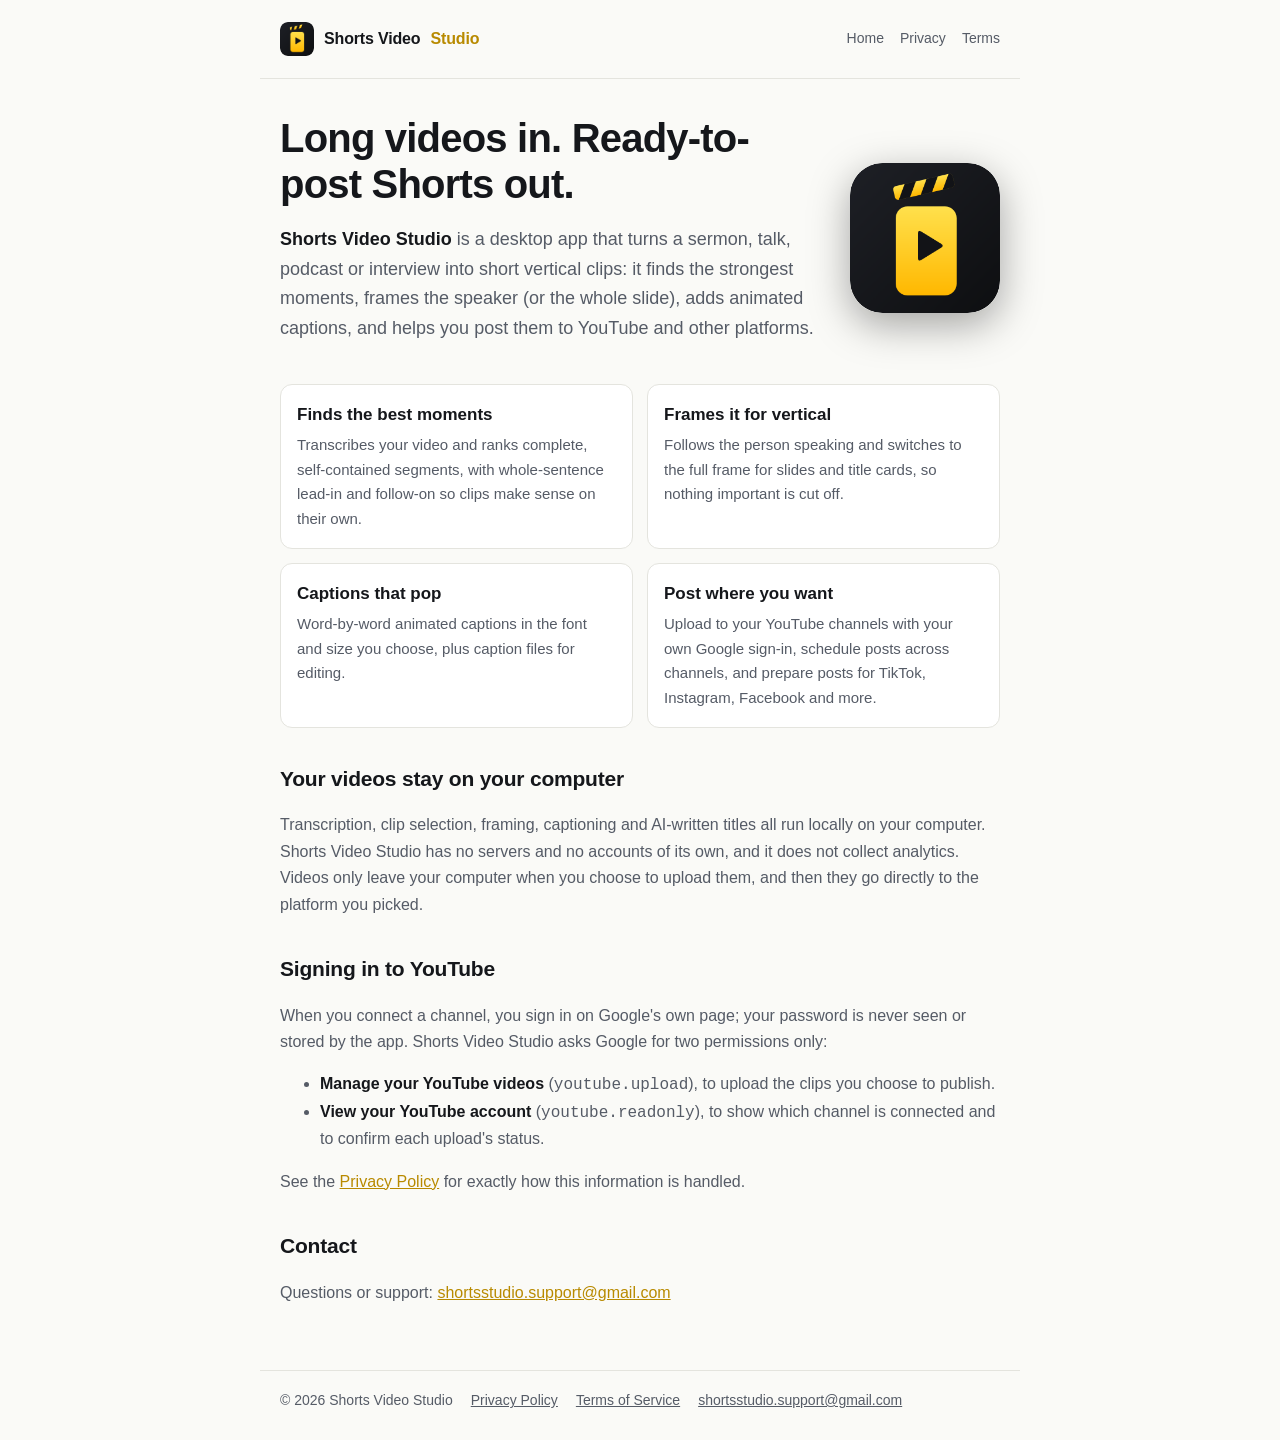
==== index.html @ 55047bda "Shorts Video Studio website" ====
<!doctype html>
<html lang="en">
<head>
<meta charset="utf-8">
<meta name="viewport" content="width=device-width, initial-scale=1">
<title>Shorts Video Studio</title>
<meta name="description" content="Turn long videos into captioned vertical Shorts on your own computer, and post them to your channels.">
<link rel="icon" href="assets/favicon.svg" type="image/svg+xml">
<link rel="apple-touch-icon" href="assets/icon-180.png">
<link rel="stylesheet" href="assets/site.css">
</head>
<body>
<header>
  <a class="brand" href="./"><img src="assets/icon-180.png" alt="">Shorts Video <b>Studio</b></a>
  <nav><a href="./">Home</a><a href="privacy.html">Privacy</a><a href="terms.html">Terms</a></nav>
</header>
<main>

<section class="hero">
  <div>
    <h1>Long videos in. Ready-to-post Shorts out.</h1>
    <p class="lede"><strong>Shorts Video Studio</strong> is a desktop app that turns a sermon, talk, podcast or interview into short vertical clips: it finds the strongest moments, frames the speaker (or the whole slide), adds animated captions, and helps you post them to YouTube and other platforms.</p>
  </div>
  <img src="assets/icon-512.png" alt="Shorts Video Studio app icon" width="150" height="150">
</section>

<div class="cards">
  <div class="card"><h3>Finds the best moments</h3><p>Transcribes your video and ranks complete, self-contained segments, with whole-sentence lead-in and follow-on so clips make sense on their own.</p></div>
  <div class="card"><h3>Frames it for vertical</h3><p>Follows the person speaking and switches to the full frame for slides and title cards, so nothing important is cut off.</p></div>
  <div class="card"><h3>Captions that pop</h3><p>Word-by-word animated captions in the font and size you choose, plus caption files for editing.</p></div>
  <div class="card"><h3>Post where you want</h3><p>Upload to your YouTube channels with your own Google sign-in, schedule posts across channels, and prepare posts for TikTok, Instagram, Facebook and more.</p></div>
</div>

<h2>Your videos stay on your computer</h2>
<p>Transcription, clip selection, framing, captioning and AI-written titles all run locally on your computer. Shorts Video Studio has no servers and no accounts of its own, and it does not collect analytics. Videos only leave your computer when you choose to upload them, and then they go directly to the platform you picked.</p>

<h2>Signing in to YouTube</h2>
<p>When you connect a channel, you sign in on Google's own page; your password is never seen or stored by the app. Shorts Video Studio asks Google for two permissions only:</p>
<ul>
  <li><strong>Manage your YouTube videos</strong> (<code>youtube.upload</code>), to upload the clips you choose to publish.</li>
  <li><strong>View your YouTube account</strong> (<code>youtube.readonly</code>), to show which channel is connected and to confirm each upload's status.</li>
</ul>
<p>See the <a href="privacy.html">Privacy Policy</a> for exactly how this information is handled.</p>

<h2>Contact</h2>
<p>Questions or support: <a href="mailto:shortsstudio.support@gmail.com">shortsstudio.support@gmail.com</a></p>
</main>
<footer>
  <span>© 2026 Shorts Video Studio</span>
  <a href="privacy.html">Privacy Policy</a>
  <a href="terms.html">Terms of Service</a>
  <a href="mailto:shortsstudio.support@gmail.com">shortsstudio.support@gmail.com</a>
</footer>
</body>
</html>
---- assets/site.css ----
:root{--bg:#0e0f11;--panel:#16181c;--line:#2a2e35;--text:#eceef1;--text-2:#a7adb7;--accent:#ffd60a;--max:760px}
@media (prefers-color-scheme: light){:root{--bg:#fafaf7;--panel:#fff;--line:#e4e4de;--text:#15171b;--text-2:#555b66;--accent:#b88a00}}
*{box-sizing:border-box}html{-webkit-text-size-adjust:100%}
body{margin:0;background:var(--bg);color:var(--text);font:16px/1.65 -apple-system,BlinkMacSystemFont,"Segoe UI",Inter,Roboto,Helvetica,Arial,sans-serif}
a{color:var(--accent)}a:hover{text-decoration:none}
header,main,footer{max-width:var(--max);margin:0 auto;padding:0 20px}
header{display:flex;align-items:center;justify-content:space-between;gap:16px;padding-top:22px;padding-bottom:22px;border-bottom:1px solid var(--line)}
.brand{display:flex;align-items:center;gap:10px;color:var(--text);text-decoration:none;font-weight:700;letter-spacing:-.01em}
.brand img{width:34px;height:34px;border-radius:8px}.brand b{color:var(--accent)}
nav{display:flex;gap:16px;font-size:14px}nav a{color:var(--text-2);text-decoration:none}nav a:hover{color:var(--text)}
main{padding-top:36px;padding-bottom:48px}
h1{font-size:clamp(28px,5vw,40px);line-height:1.15;letter-spacing:-.02em;margin:0 0 10px}
h2{font-size:21px;margin:34px 0 8px;letter-spacing:-.01em}h3{font-size:17px;margin:22px 0 6px}
p,li{color:var(--text-2)}strong{color:var(--text)}
.lede{font-size:18px;max-width:60ch}
.hero{display:grid;grid-template-columns:1fr auto;gap:28px;align-items:center}
.hero img{width:150px;height:150px;border-radius:32px;box-shadow:0 12px 40px rgba(0,0,0,.35)}
@media (max-width:600px){.hero{grid-template-columns:1fr}.hero img{width:96px;height:96px;border-radius:22px;order:-1}nav{gap:12px}}
.cards{display:grid;grid-template-columns:repeat(2,minmax(0,1fr));gap:14px;margin-top:22px}@media (max-width:600px){.cards{grid-template-columns:1fr}}
.card{background:var(--panel);border:1px solid var(--line);border-radius:12px;padding:16px}.card h3{margin:0 0 4px;color:var(--text)}.card p{margin:0;font-size:15px}
.note{background:var(--panel);border:1px solid var(--line);border-left:3px solid var(--accent);border-radius:8px;padding:12px 14px;margin:18px 0}
.meta{font-size:14px;color:var(--text-2)}
table{width:100%;border-collapse:collapse;font-size:15px;margin:10px 0}th,td{text-align:left;vertical-align:top;padding:8px 10px;border-bottom:1px solid var(--line)}th{color:var(--text)}td{color:var(--text-2)}
.tablewrap{overflow-x:auto}
footer{border-top:1px solid var(--line);padding-top:18px;padding-bottom:30px;font-size:14px;color:var(--text-2);display:flex;flex-wrap:wrap;gap:8px 18px}
footer a{color:var(--text-2)}
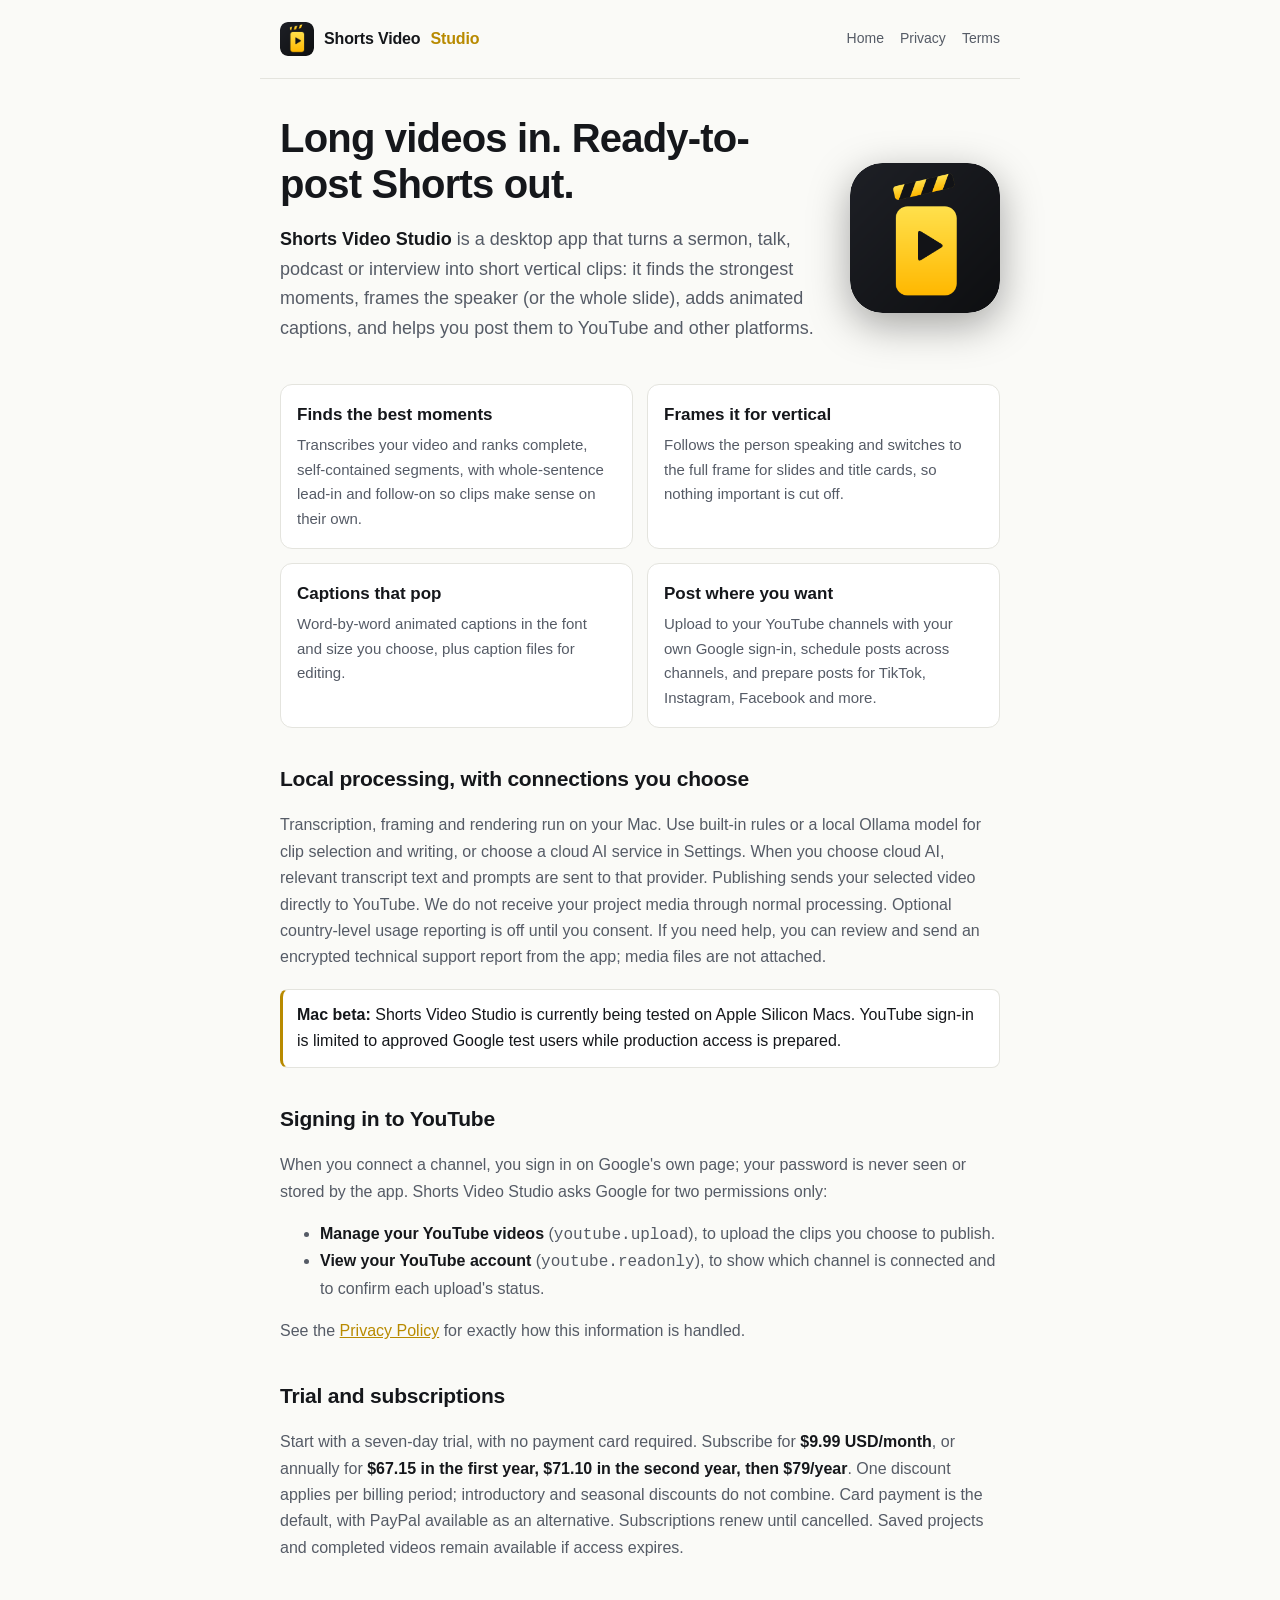
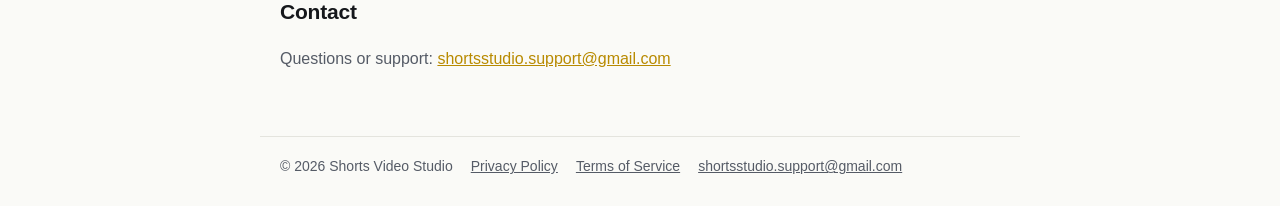
==== commit 26fe7129: "Sync SVS public pricing, privacy and update feed preparation" ====
--- a/index.html
+++ b/index.html
@@ -5,14 +5,15 @@
 <meta name="viewport" content="width=device-width, initial-scale=1">
 <title>Shorts Video Studio</title>
 <meta name="description" content="Turn long videos into captioned vertical Shorts on your own computer, and post them to your channels.">
+<link rel="canonical" href="https://svs.astrocave.org/">
 <link rel="icon" href="assets/favicon.svg" type="image/svg+xml">
 <link rel="apple-touch-icon" href="assets/icon-180.png">
 <link rel="stylesheet" href="assets/site.css">
 </head>
 <body>
 <header>
-  <a class="brand" href="./"><img src="assets/icon-180.png" alt="">Shorts Video <b>Studio</b></a>
-  <nav><a href="./">Home</a><a href="privacy.html">Privacy</a><a href="terms.html">Terms</a></nav>
+  <a class="brand" href="/"><img src="assets/icon-180.png" alt="">Shorts Video <b>Studio</b></a>
+  <nav><a href="/">Home</a><a href="/privacy">Privacy</a><a href="/terms">Terms</a></nav>
 </header>
 <main>
 
@@ -31,8 +32,10 @@
   <div class="card"><h3>Post where you want</h3><p>Upload to your YouTube channels with your own Google sign-in, schedule posts across channels, and prepare posts for TikTok, Instagram, Facebook and more.</p></div>
 </div>
 
-<h2>Your videos stay on your computer</h2>
-<p>Transcription, clip selection, framing, captioning and AI-written titles all run locally on your computer. Shorts Video Studio has no servers and no accounts of its own, and it does not collect analytics. Videos only leave your computer when you choose to upload them, and then they go directly to the platform you picked.</p>
+<h2>Local processing, with connections you choose</h2>
+<p>Transcription, framing and rendering run on your Mac. Use built-in rules or a local Ollama model for clip selection and writing, or choose a cloud AI service in Settings. When you choose cloud AI, relevant transcript text and prompts are sent to that provider. Publishing sends your selected video directly to YouTube. We do not receive your project media through normal processing. Optional country-level usage reporting is off until you consent. If you need help, you can review and send an encrypted technical support report from the app; media files are not attached.</p>
+
+<div class="note"><strong>Mac beta:</strong> Shorts Video Studio is currently being tested on Apple Silicon Macs. YouTube sign-in is limited to approved Google test users while production access is prepared.</div>
 
 <h2>Signing in to YouTube</h2>
 <p>When you connect a channel, you sign in on Google's own page; your password is never seen or stored by the app. Shorts Video Studio asks Google for two permissions only:</p>
@@ -40,15 +43,18 @@
   <li><strong>Manage your YouTube videos</strong> (<code>youtube.upload</code>), to upload the clips you choose to publish.</li>
   <li><strong>View your YouTube account</strong> (<code>youtube.readonly</code>), to show which channel is connected and to confirm each upload's status.</li>
 </ul>
-<p>See the <a href="privacy.html">Privacy Policy</a> for exactly how this information is handled.</p>
+<p>See the <a href="/privacy">Privacy Policy</a> for exactly how this information is handled.</p>
+
+<h2>Trial and subscriptions</h2>
+<p>Start with a seven-day trial, with no payment card required. Subscribe for <strong>$9.99 USD/month</strong>, or annually for <strong>$67.15 in the first year, $71.10 in the second year, then $79/year</strong>. One discount applies per billing period; introductory and seasonal discounts do not combine. Card payment is the default, with PayPal available as an alternative. Subscriptions renew until cancelled. Saved projects and completed videos remain available if access expires.</p>
 
 <h2>Contact</h2>
 <p>Questions or support: <a href="mailto:shortsstudio.support@gmail.com">shortsstudio.support@gmail.com</a></p>
 </main>
 <footer>
   <span>© 2026 Shorts Video Studio</span>
-  <a href="privacy.html">Privacy Policy</a>
-  <a href="terms.html">Terms of Service</a>
+  <a href="/privacy">Privacy Policy</a>
+  <a href="/terms">Terms of Service</a>
   <a href="mailto:shortsstudio.support@gmail.com">shortsstudio.support@gmail.com</a>
 </footer>
 </body>
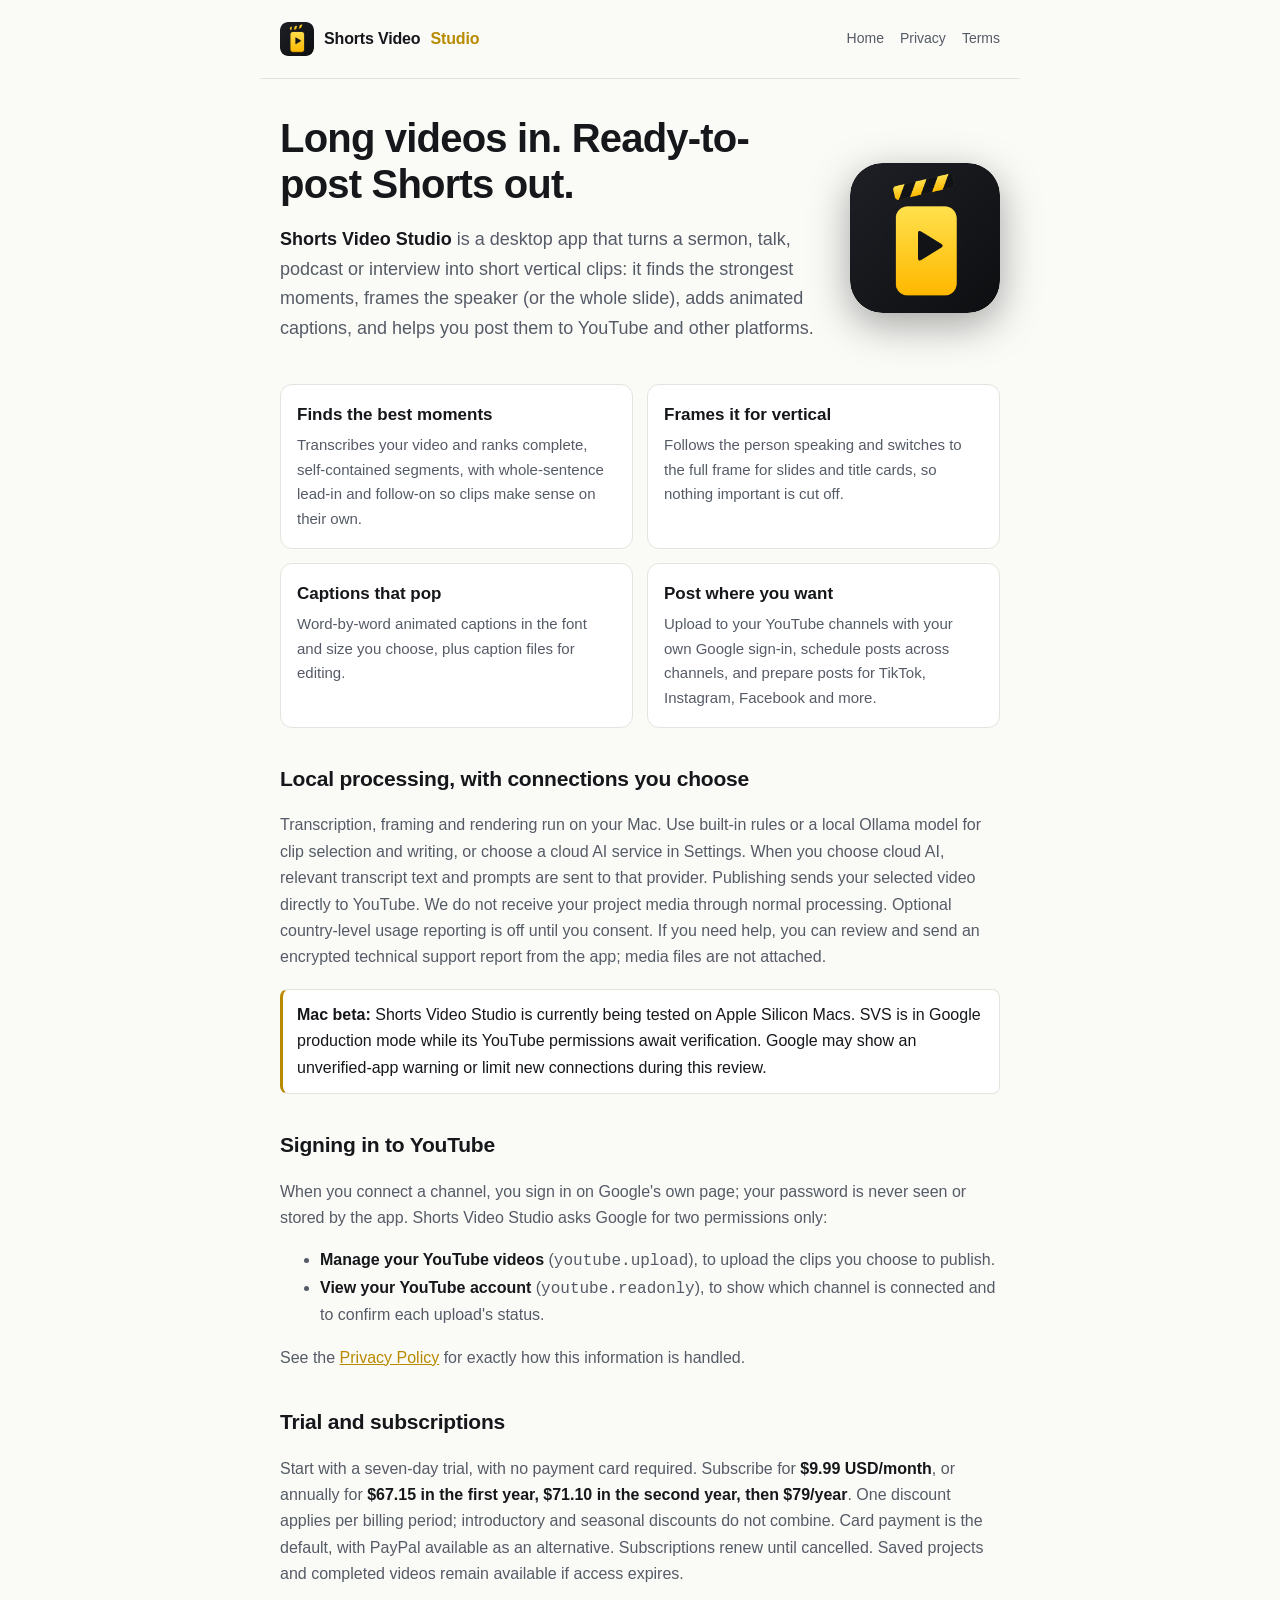
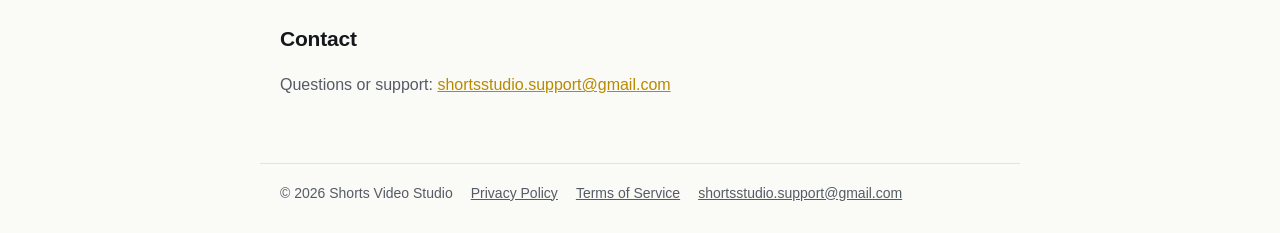
==== commit 17a8bf04: "Reflect Google production mode with scope verification pending" ====
--- a/index.html
+++ b/index.html
@@ -35,7 +35,7 @@
 <h2>Local processing, with connections you choose</h2>
 <p>Transcription, framing and rendering run on your Mac. Use built-in rules or a local Ollama model for clip selection and writing, or choose a cloud AI service in Settings. When you choose cloud AI, relevant transcript text and prompts are sent to that provider. Publishing sends your selected video directly to YouTube. We do not receive your project media through normal processing. Optional country-level usage reporting is off until you consent. If you need help, you can review and send an encrypted technical support report from the app; media files are not attached.</p>
 
-<div class="note"><strong>Mac beta:</strong> Shorts Video Studio is currently being tested on Apple Silicon Macs. YouTube sign-in is limited to approved Google test users while production access is prepared.</div>
+<div class="note"><strong>Mac beta:</strong> Shorts Video Studio is currently being tested on Apple Silicon Macs. SVS is in Google production mode while its YouTube permissions await verification. Google may show an unverified-app warning or limit new connections during this review.</div>
 
 <h2>Signing in to YouTube</h2>
 <p>When you connect a channel, you sign in on Google's own page; your password is never seen or stored by the app. Shorts Video Studio asks Google for two permissions only:</p>
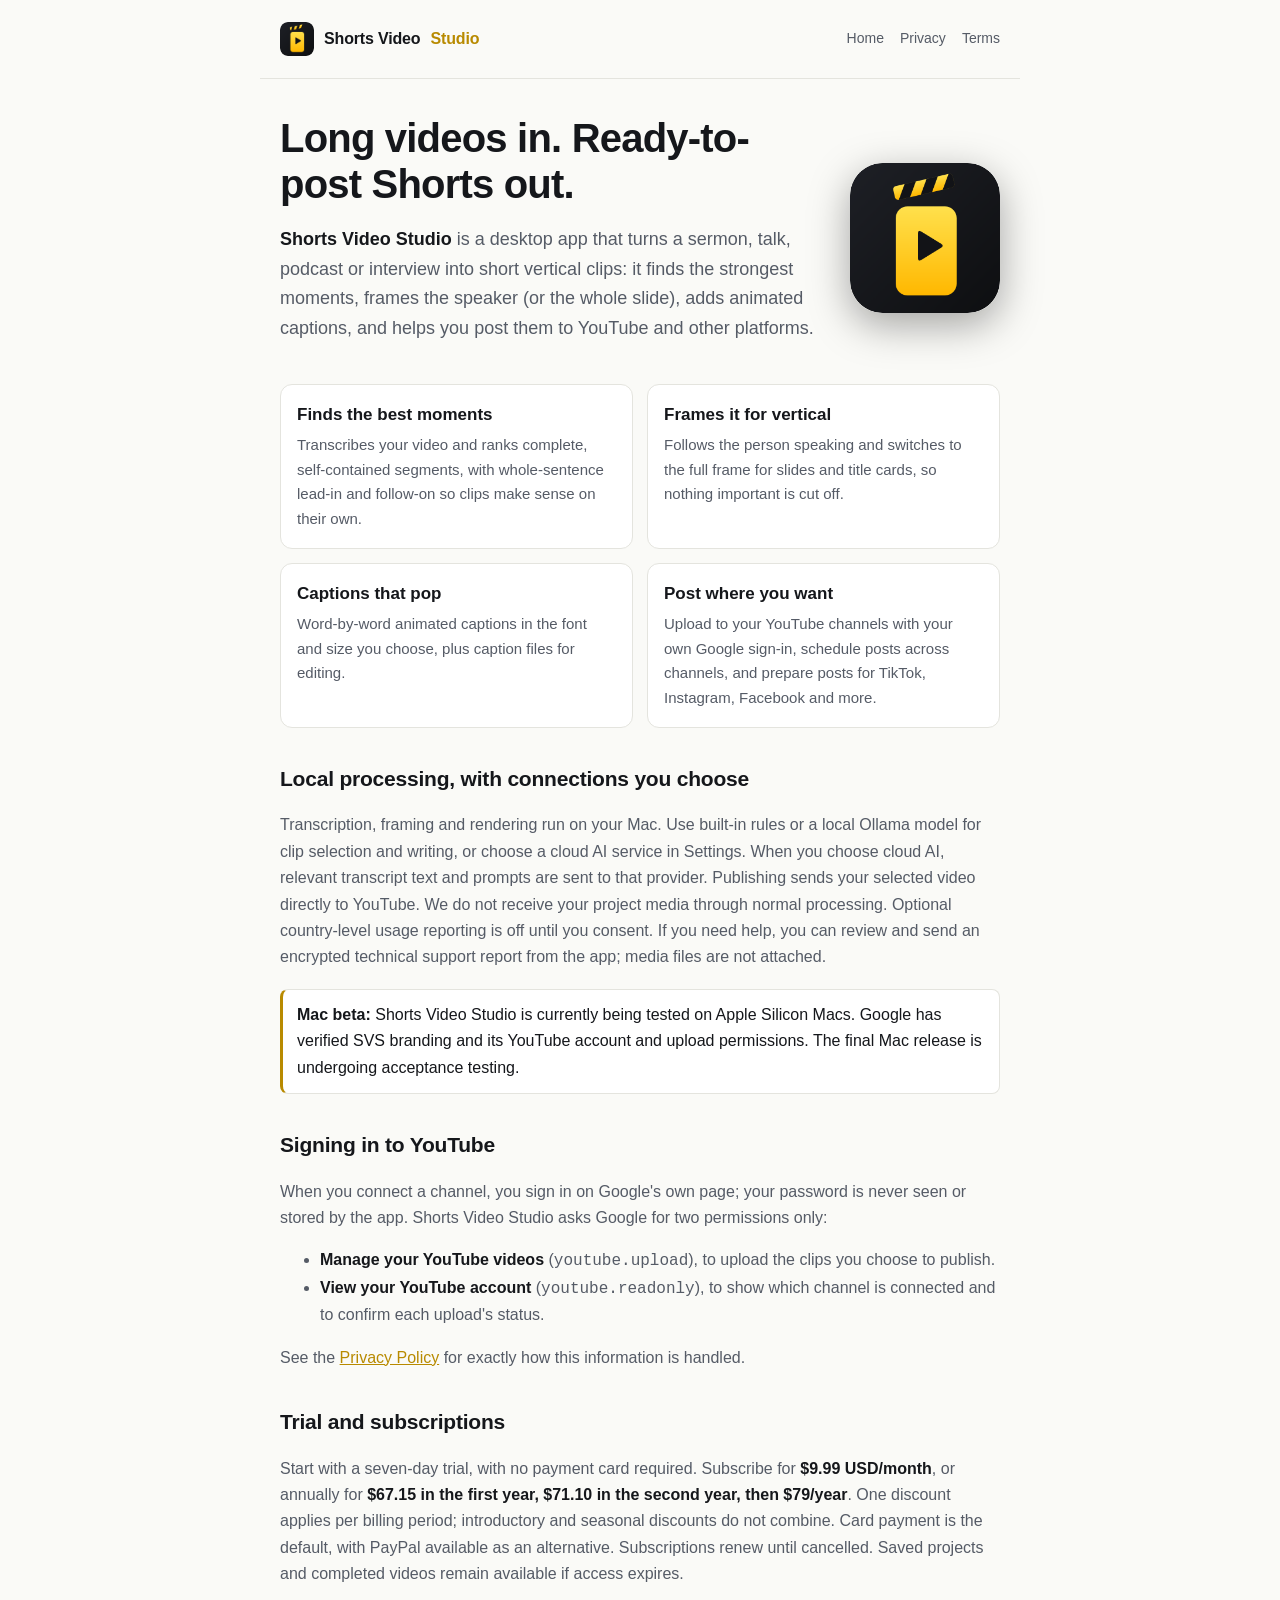
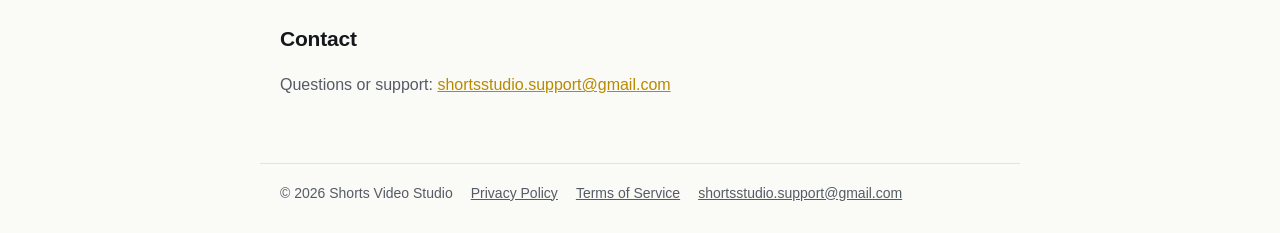
==== commit 288b2c63: "Update Google verification status after approval" ====
--- a/index.html
+++ b/index.html
@@ -35,7 +35,7 @@
 <h2>Local processing, with connections you choose</h2>
 <p>Transcription, framing and rendering run on your Mac. Use built-in rules or a local Ollama model for clip selection and writing, or choose a cloud AI service in Settings. When you choose cloud AI, relevant transcript text and prompts are sent to that provider. Publishing sends your selected video directly to YouTube. We do not receive your project media through normal processing. Optional country-level usage reporting is off until you consent. If you need help, you can review and send an encrypted technical support report from the app; media files are not attached.</p>
 
-<div class="note"><strong>Mac beta:</strong> Shorts Video Studio is currently being tested on Apple Silicon Macs. SVS is in Google production mode while its YouTube permissions await verification. Google may show an unverified-app warning or limit new connections during this review.</div>
+<div class="note"><strong>Mac beta:</strong> Shorts Video Studio is currently being tested on Apple Silicon Macs. Google has verified SVS branding and its YouTube account and upload permissions. The final Mac release is undergoing acceptance testing.</div>
 
 <h2>Signing in to YouTube</h2>
 <p>When you connect a channel, you sign in on Google's own page; your password is never seen or stored by the app. Shorts Video Studio asks Google for two permissions only:</p>
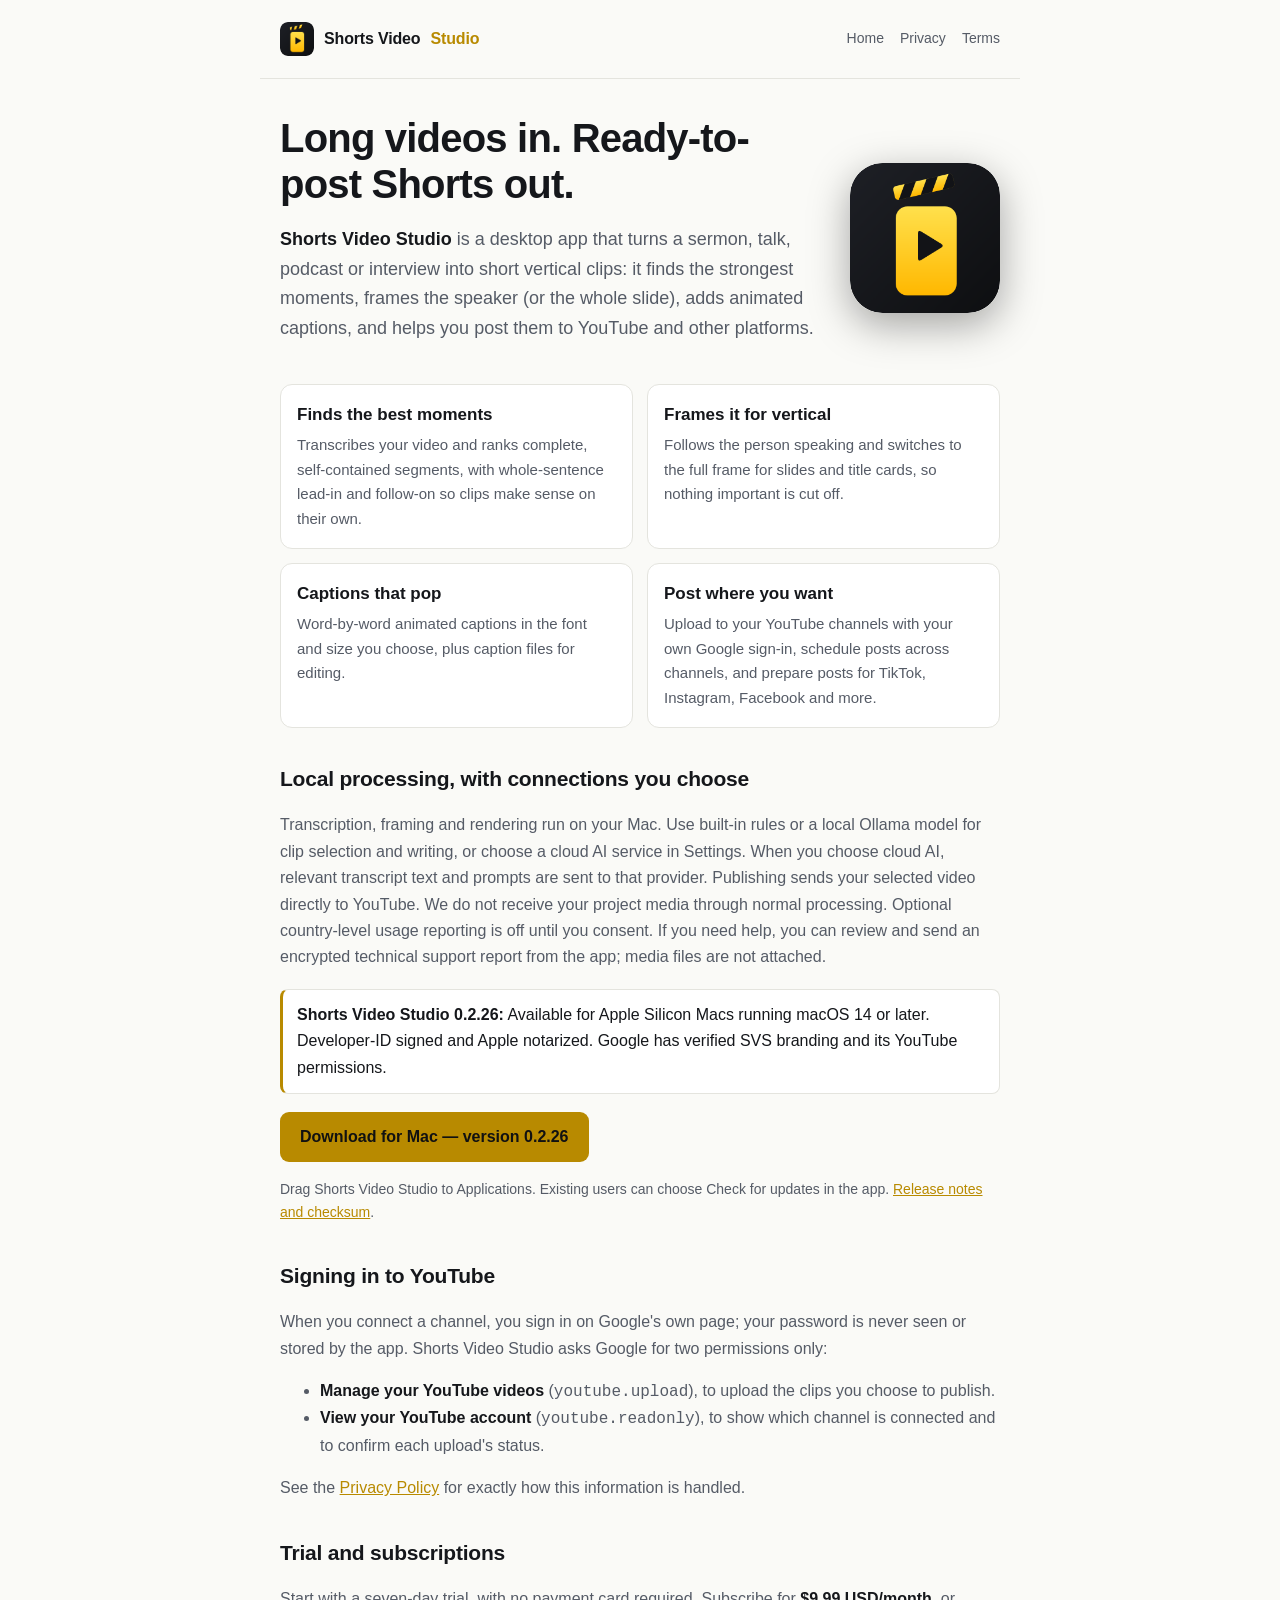
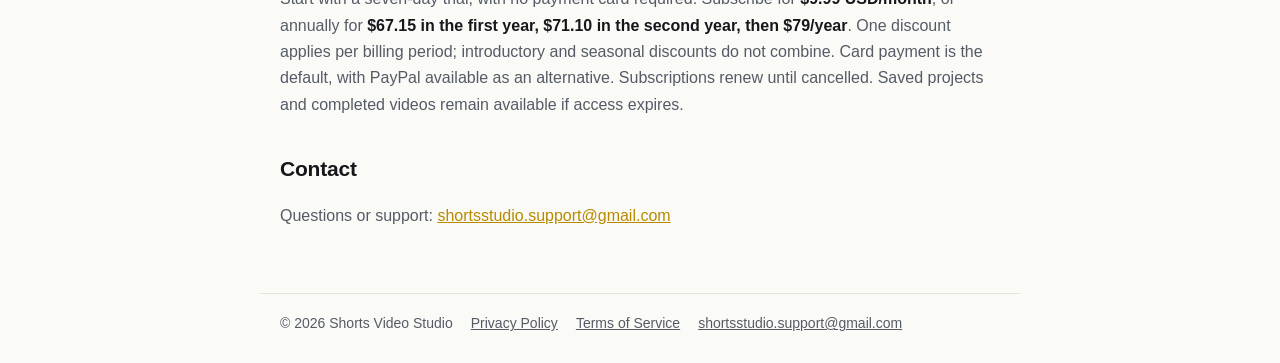
==== commit 437f8541: "Publish notarized SVS 0.2.26 build36 download and update feed" ====
--- a/index.html
+++ b/index.html
@@ -35,7 +35,9 @@
 <h2>Local processing, with connections you choose</h2>
 <p>Transcription, framing and rendering run on your Mac. Use built-in rules or a local Ollama model for clip selection and writing, or choose a cloud AI service in Settings. When you choose cloud AI, relevant transcript text and prompts are sent to that provider. Publishing sends your selected video directly to YouTube. We do not receive your project media through normal processing. Optional country-level usage reporting is off until you consent. If you need help, you can review and send an encrypted technical support report from the app; media files are not attached.</p>
 
-<div class="note"><strong>Mac beta:</strong> Shorts Video Studio is currently being tested on Apple Silicon Macs. Google has verified SVS branding and its YouTube account and upload permissions. The final Mac release is undergoing acceptance testing.</div>
+<div class="note"><strong>Shorts Video Studio 0.2.26:</strong> Available for Apple Silicon Macs running macOS 14 or later. Developer-ID signed and Apple notarized. Google has verified SVS branding and its YouTube permissions.</div>
+<p><a class="download" href="https://github.com/ModDayJob/shorts-video-studio/releases/download/v0.2.26-build36/Shorts-Video-Studio-0.2.26-arm64.dmg">Download for Mac — version 0.2.26</a></p>
+<p class="meta">Drag Shorts Video Studio to Applications. Existing users can choose Check for updates in the app. <a href="https://github.com/ModDayJob/shorts-video-studio/releases/tag/v0.2.26-build36">Release notes and checksum</a>.</p>
 
 <h2>Signing in to YouTube</h2>
 <p>When you connect a channel, you sign in on Google's own page; your password is never seen or stored by the app. Shorts Video Studio asks Google for two permissions only:</p>
--- a/assets/site.css
+++ b/assets/site.css
@@ -24,3 +24,5 @@
 .tablewrap{overflow-x:auto}
 footer{border-top:1px solid var(--line);padding-top:18px;padding-bottom:30px;font-size:14px;color:var(--text-2);display:flex;flex-wrap:wrap;gap:8px 18px}
 footer a{color:var(--text-2)}
+
+a.download{display:inline-block;background:var(--accent);color:#111;padding:12px 20px;border-radius:9px;font-weight:700;text-decoration:none}a.download:focus-visible{outline:3px solid var(--text);outline-offset:4px}
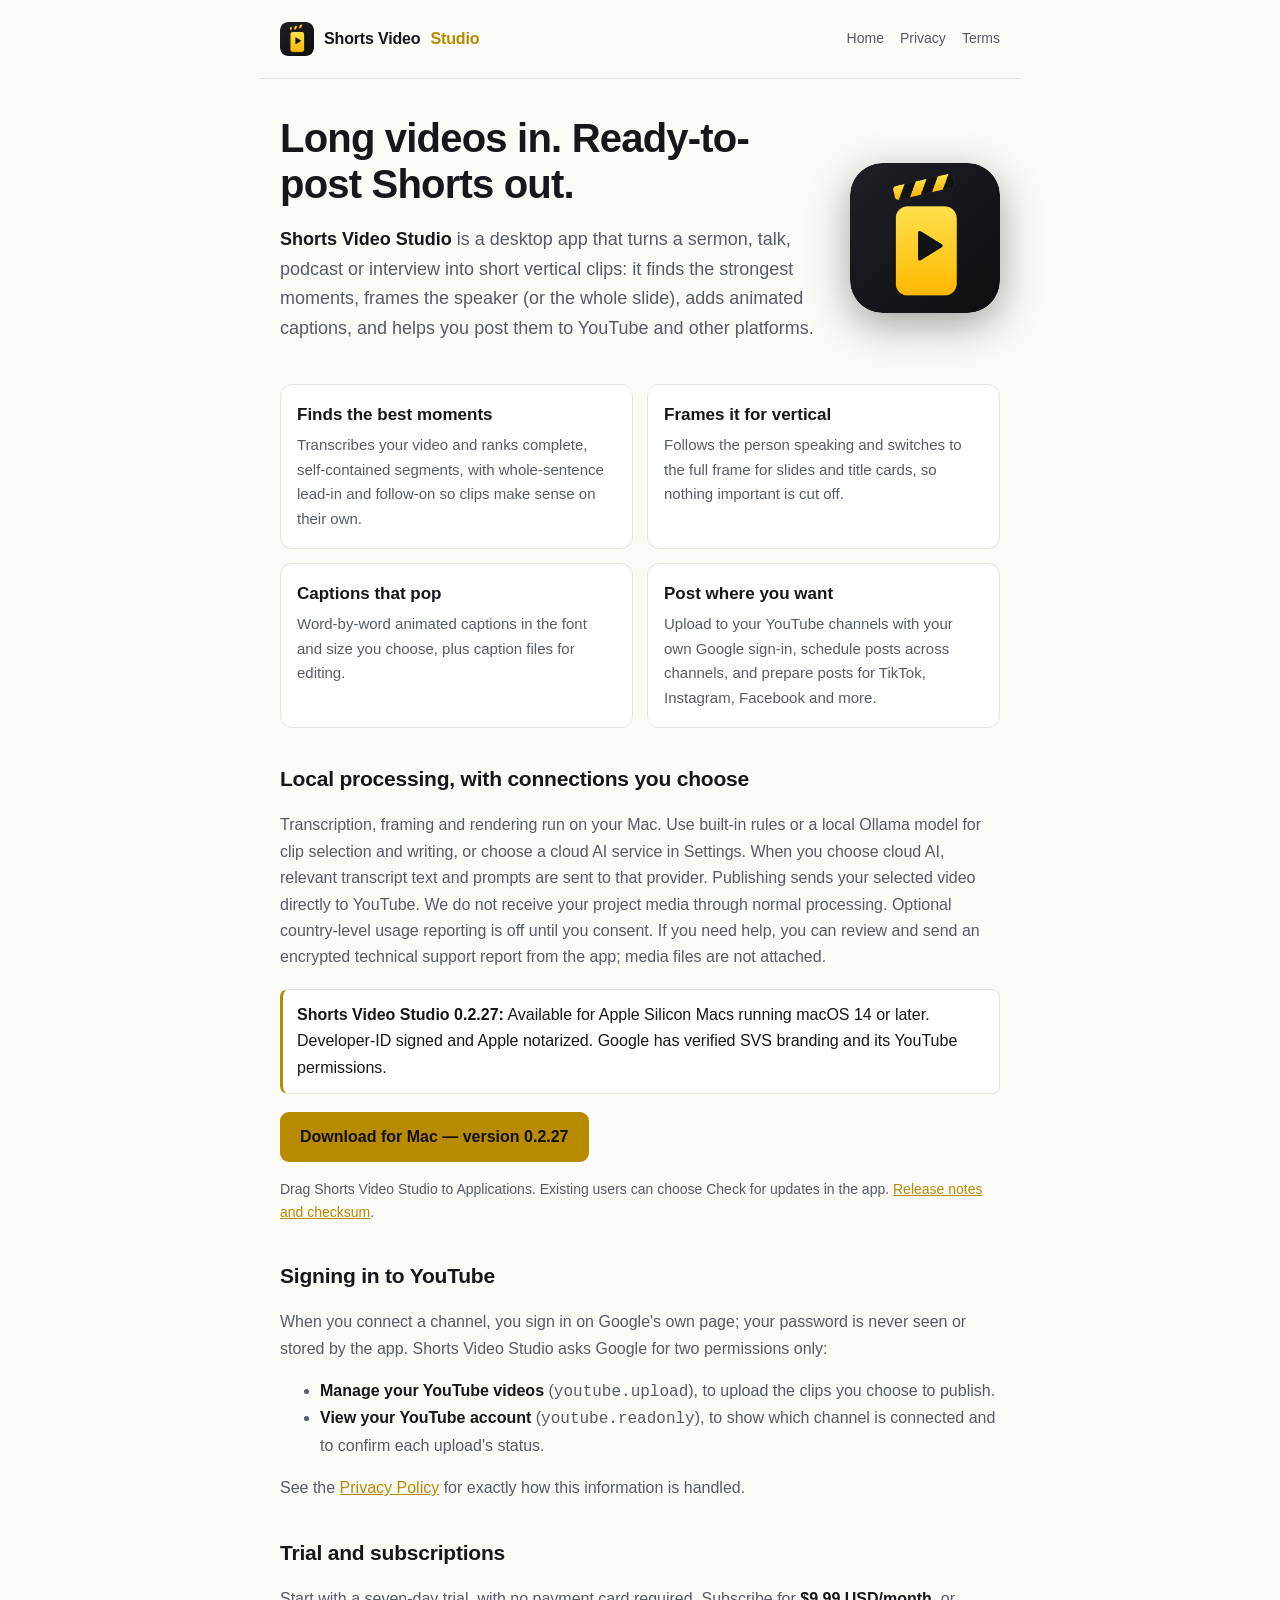
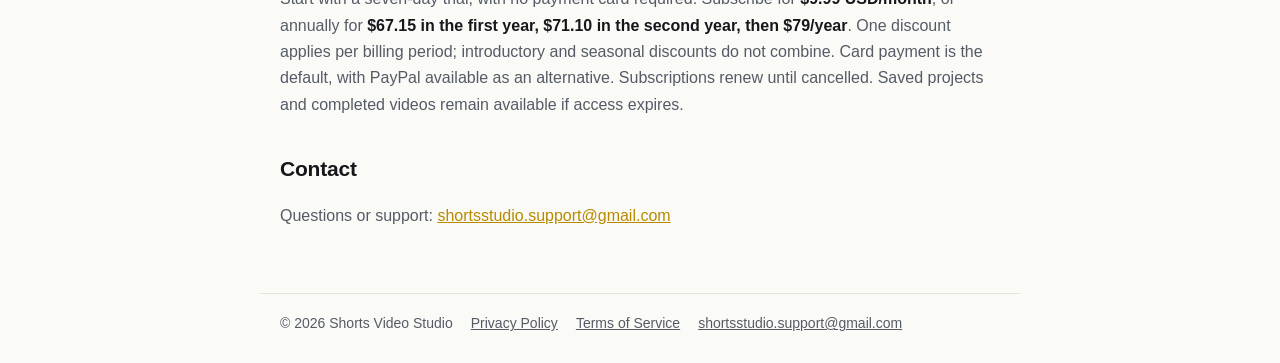
==== commit f5acd0c9: "Publish verified0.2.27 build44 download and signed update feed" ====
--- a/index.html
+++ b/index.html
@@ -35,9 +35,9 @@
 <h2>Local processing, with connections you choose</h2>
 <p>Transcription, framing and rendering run on your Mac. Use built-in rules or a local Ollama model for clip selection and writing, or choose a cloud AI service in Settings. When you choose cloud AI, relevant transcript text and prompts are sent to that provider. Publishing sends your selected video directly to YouTube. We do not receive your project media through normal processing. Optional country-level usage reporting is off until you consent. If you need help, you can review and send an encrypted technical support report from the app; media files are not attached.</p>
 
-<div class="note"><strong>Shorts Video Studio 0.2.26:</strong> Available for Apple Silicon Macs running macOS 14 or later. Developer-ID signed and Apple notarized. Google has verified SVS branding and its YouTube permissions.</div>
-<p><a class="download" href="https://github.com/ModDayJob/shorts-video-studio/releases/download/v0.2.26-build36/Shorts-Video-Studio-0.2.26-arm64.dmg">Download for Mac — version 0.2.26</a></p>
-<p class="meta">Drag Shorts Video Studio to Applications. Existing users can choose Check for updates in the app. <a href="https://github.com/ModDayJob/shorts-video-studio/releases/tag/v0.2.26-build36">Release notes and checksum</a>.</p>
+<div class="note"><strong>Shorts Video Studio 0.2.27:</strong> Available for Apple Silicon Macs running macOS 14 or later. Developer-ID signed and Apple notarized. Google has verified SVS branding and its YouTube permissions.</div>
+<p><a class="download" href="https://github.com/ModDayJob/shorts-video-studio/releases/download/v0.2.27-build44/Shorts-Video-Studio-0.2.27-arm64.dmg">Download for Mac — version 0.2.27</a></p>
+<p class="meta">Drag Shorts Video Studio to Applications. Existing users can choose Check for updates in the app. <a href="https://github.com/ModDayJob/shorts-video-studio/releases/tag/v0.2.27-build44">Release notes and checksum</a>.</p>
 
 <h2>Signing in to YouTube</h2>
 <p>When you connect a channel, you sign in on Google's own page; your password is never seen or stored by the app. Shorts Video Studio asks Google for two permissions only:</p>
